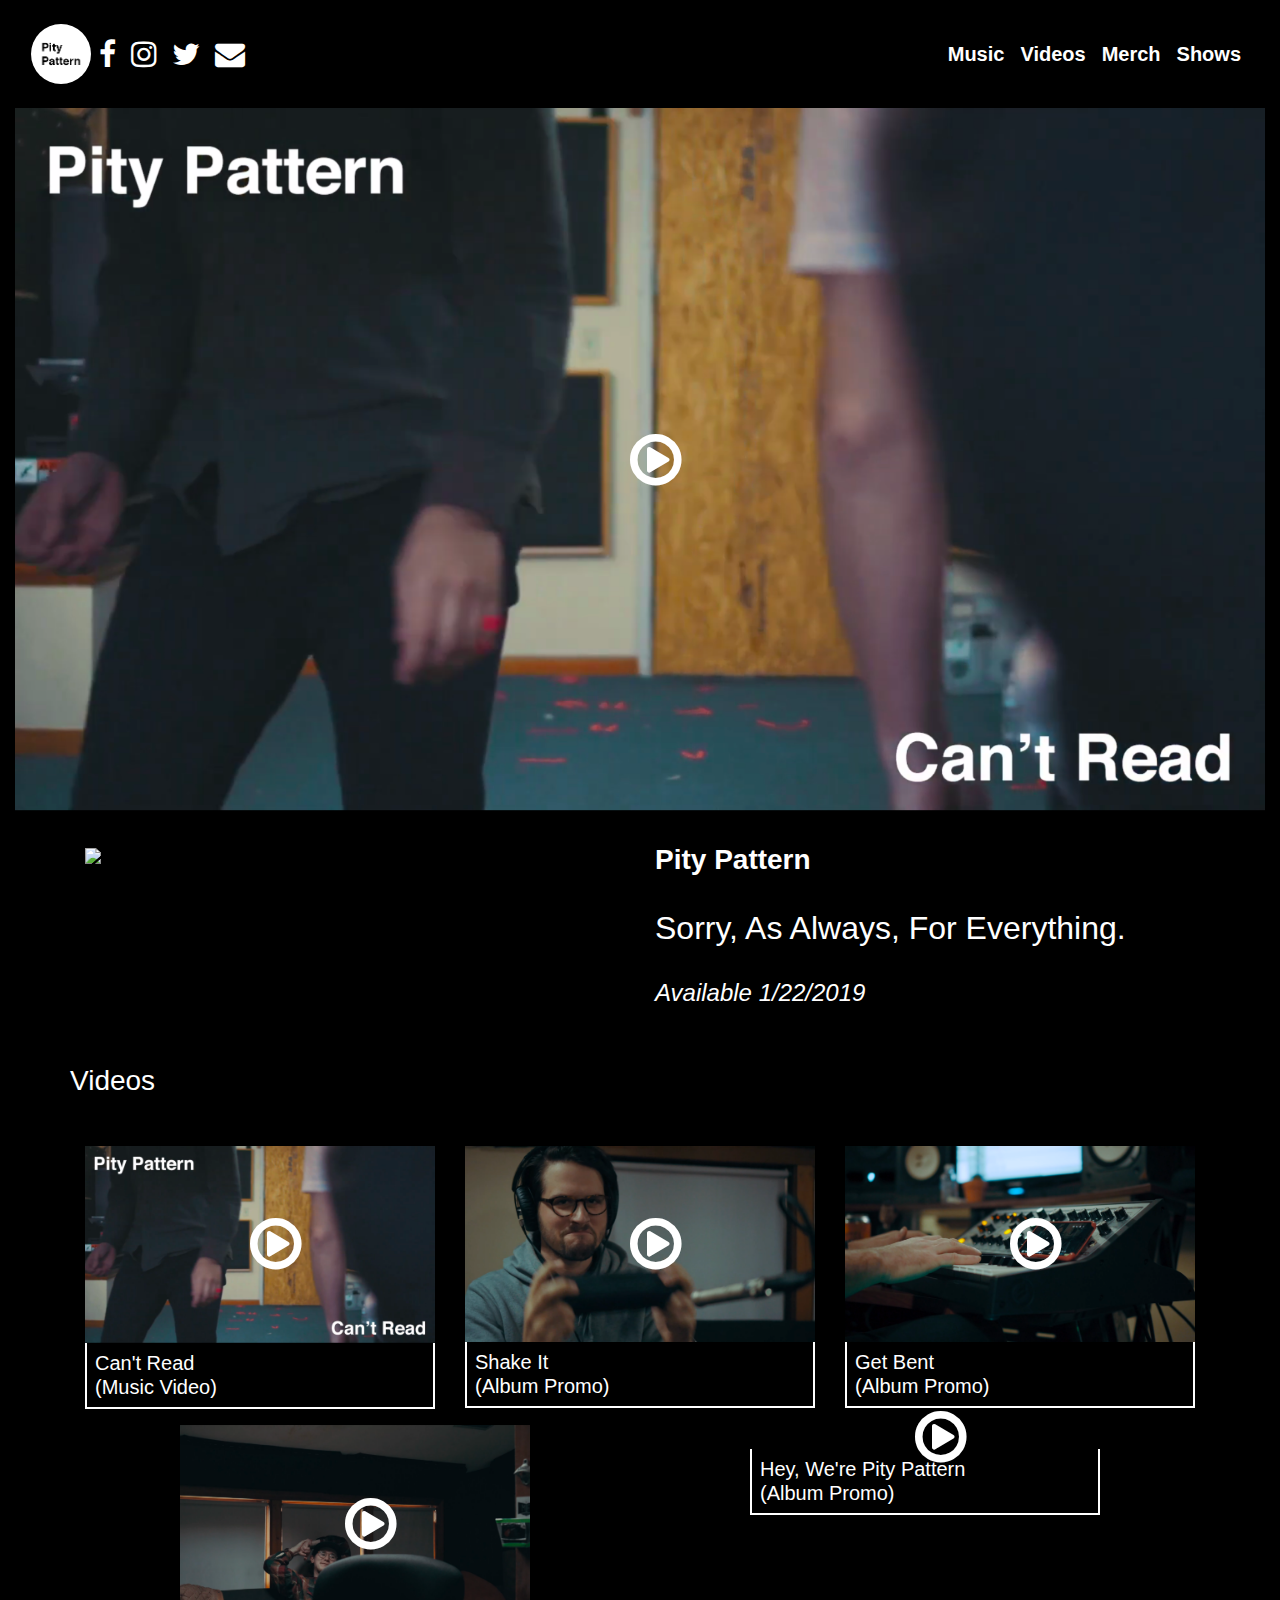
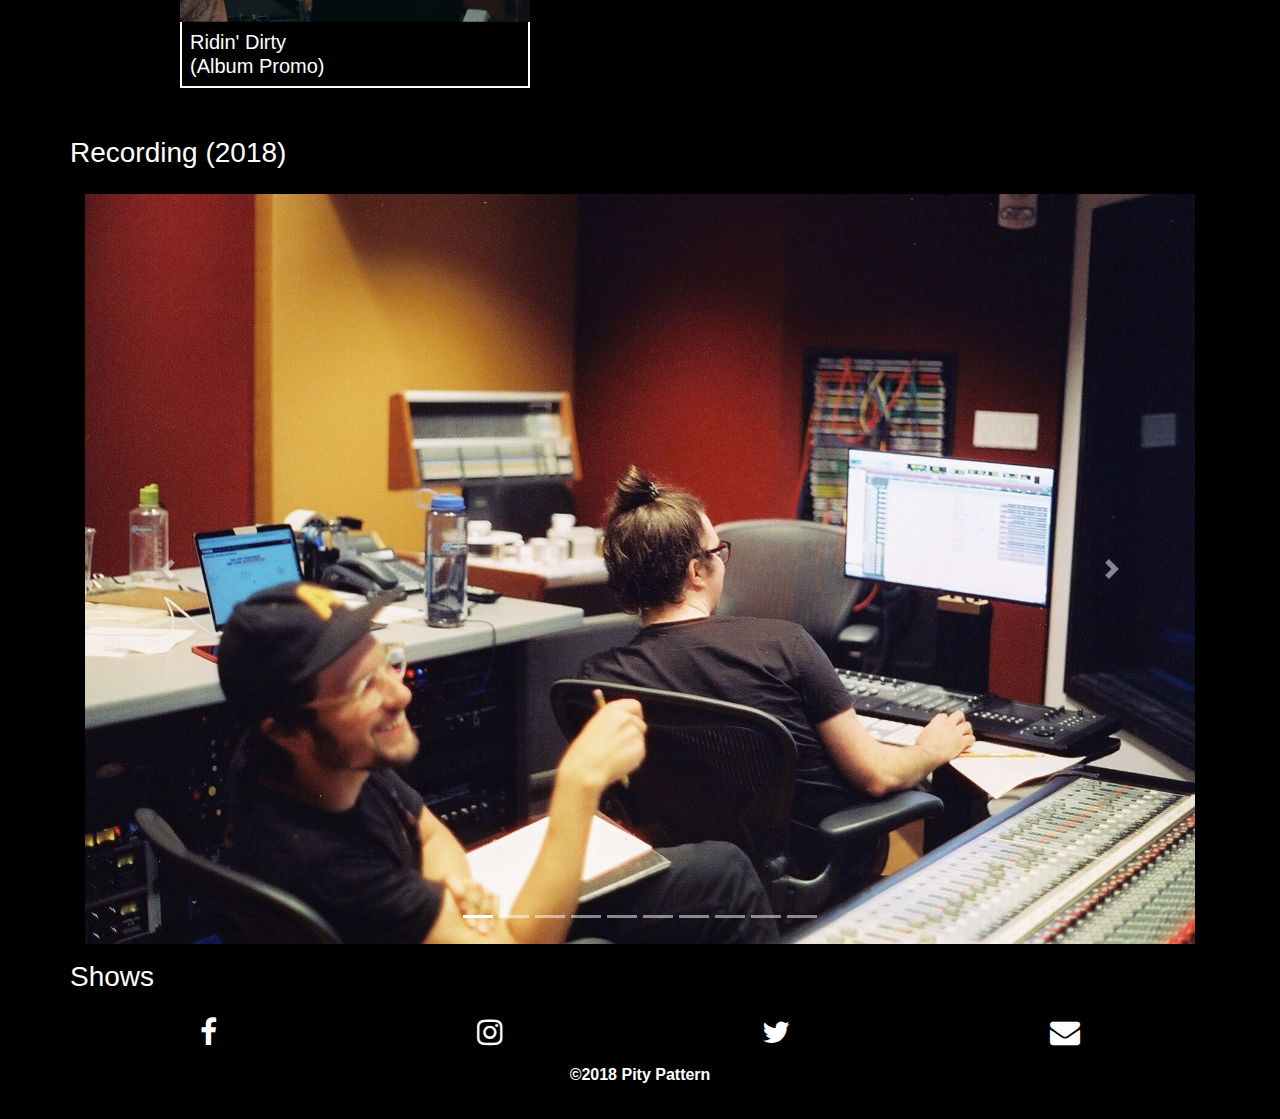
==== index.html @ 42015bb2 "Fuuuuck" ====
<!doctype html>
<html lang="en">
  <head>

    <title>Pity Pattern</title>
    <meta property="og:title" content="Pity Pattern" />
    <link rel="icon" type="image/png" href="/assets/img/vinyl.png">
    <meta name="description" content="Pity Pattern is a rock band from Boston.">
    <meta property="og:description" content="Pity Pattern is a rock band from Boston.">
    <meta property="og:image" content="/assets/img/promo.jpg">
    <meta property="og:title" content="Pity Pattern">
     
    <!-- Global site tag (gtag.js) - Google Analytics -->
    <script async src="https://www.googletagmanager.com/gtag/js?id=UA-130572817-1"></script>
    <script>
    window.dataLayer = window.dataLayer || [];
    function gtag(){dataLayer.push(arguments);}
    gtag('js', new Date());

    gtag('config', 'UA-130572817-1');
    </script>
    
    <!-- Required meta tags -->
    <meta charset="utf-8">
    <meta name="viewport" content="width=device-width, initial-scale=1, shrink-to-fit=no">

    <!-- Add icon library -->
    <link rel="stylesheet" href="https://cdnjs.cloudflare.com/ajax/libs/font-awesome/4.7.0/css/font-awesome.min.css">

    <!-- Bootstrap CSS -->
    <link rel="stylesheet" href="https://maxcdn.bootstrapcdn.com/bootstrap/4.0.0/css/bootstrap.min.css" integrity="sha384-Gn5384xqQ1aoWXA+058RXPxPg6fy4IWvTNh0E263XmFcJlSAwiGgFAW/dAiS6JXm" crossorigin="anonymous">

    <!-- Site CSS-->
    <link rel="stylesheet" type="text/css" href="/assets/css/main.css">
    
  </head>
  <body>
    
    <!--Nav-->
    <section id="nav">
        <div class="container-fluid">
            <nav class="navbar navbar-expand-lg navbar-dark mt-1">
                <a class="navbar-left" href="#"><img src="/assets/img/PP-Square-White-250.png" style="height: 60px; border-radius: 50%"></a>
                <div class="row ml-auto">
                    <a href="https://www.facebook.com/pitypattern/" class="fa fa-facebook"></a>
                    <a href="https://www.instagram.com/pitypattern/" class="fa fa-instagram"></a>
                    <a href="https://twitter.com/pitypattern" class="fa fa-twitter"></a>
                    <a href="mailto:pitypattern@gmail.com" class="fa fa-envelope"></a>
                </div>
                <button class="navbar-toggler" type="button" data-toggle="collapse" data-target="#navbarNavAltMarkup" aria-controls="navbarNavAltMarkup" aria-expanded="false" aria-label="Toggle navigation">
                    <span class="navbar-toggler-icon"></span>
                </button>
                <div class="collapse navbar-collapse" id="navbarNavAltMarkup">
                    <div class="navbar-nav ml-auto">
                        <a class="nav-item nav-link" href="https://pitypattern.bandcamp.com/releases">Music</a>
                        <a class="nav-item nav-link" href="#videos">Videos</a>
                        <a class="nav-item nav-link" href="https://pitypattern.bandcamp.com/merch">Merch</a>
                        <a class="nav-item nav-link" href="#shows">Shows</a>
                    </div>
                </div>
            </nav>
        </div>
    </section>
    
    <!--Intro Video-->
    <section id="intro">
        <div class="container-fluid">
            <div class="hero-video-cover" id="bVgHk8hxWrc">
                <div class="cover-img">
                    <i class="fa fa-play-circle-o fa-4x text-center"></i>
                    <img class="img-fluid hero-cover" alt="" src="/assets/img/cantread-cover.png" />
                </div>
            </div>
        </div>
    </section>
    
    <!--Album Art-->
    <section id="hero">
        <div class="container">
            <div class="row" id="hero-row">
                <div class="col-lg-6 col-sm-8 mx-auto mt-3">
                    <a href="https://pitypattern.bandcamp.com/music/sorry-as-always-for-everything">
                        <img src="assets/img/PP-SAAFE-Window.png" class="img-fluid" />
                    </a>
                </div>
                <div class="col-lg-6 col-sm-12 mt-3">
                    <div class="row" id="album-info">
                        <div class="col">
                            <h3 style="font-weight: 800;">Pity Pattern</h3><br>
                            <h2>Sorry, As Always, For Everything.</h2><br>
                            <h4><em>Available 1/22/2019</em></h4>
                        </div> 
                    </div>
                    <!----<div class="row mx-auto mt-4 rounded">
                        <div class="my-auto mx-auto col-lg-4 col-sm-10">
                            <a href="https://open.spotify.com/artist/2EFO3laid2zP7GsGI5y7Am?si=VYhDXxnkQ0GyaiC5Xhy53Q">
                                <img src="assets/img/logos/Spotify_Logo_CMYK_White.png" class="img-fluid service-logo spotify" />
                            </a>
                        </div> 
                        <div class="my-auto mx-auto col-lg-4 col-sm-10">
                            <a href="https://itunes.apple.com/us/artist/pity-pattern/id1447899654">
                                <img src="assets/img/logos/Apple_Music_Logo.png" class="img-fluid service-logo apple-music" />
                            </a>
                        </div> 
                        <div class="my-auto mx-auto col-lg-4 col-sm-10">
                            <a href="https://pitypattern.bandcamp.com/releases">
                                <img src="assets/img/logos/bandcamp-logo.png" class="img-fluid service-logo bandcamp" />
                            </a>
                        </div>
                    </div>-->
                </div>
            </div>    
        </div>
    </section>

    <!--Videos Section-->
    <section id="videos">
        <div class="container">
            <div class="row my-3 section-header">
                <h3>Videos</h3>
            </div>
        </div>
        <div class="container">
            <div class="row featured-video mb-4">
            </div>
            <div class="row">
                <div class="col-lg-4 col-sm-12 mb-2 mx-auto">
                    <div class="video-cover" id="bVgHk8hxWrc">
                        <div class="cover-img">
                            <i class="fa fa-play-circle-o fa-4x text-center"></i>
                            <img class="img-fluid hero-cover" alt="" src="/assets/img/cantread-cover.png" />
                        </div>
                        <h5 class="p-2">Can't Read<br>(Music Video)</h5>
                    </div>
                </div>
                <div class="col-lg-4 col-sm-12 mb-2 mx-auto">
                    <div class="video-cover" id="vjDn5GowDS8">
                        <div class="cover-img">
                            <i class="fa fa-play-circle-o fa-4x text-center"></i>
                            <img class="img-fluid hero-cover" alt="" src="/assets/img/shakeit-cover.png" />
                        </div>
                        <h5 class="p-2">Shake It<br>(Album Promo)</h5>
                    </div>
                </div>
                <div class="col-lg-4 col-sm-12 mb-2 mx-auto">
                    <div class="video-cover" id="4mi74_gh-1I">
                        <div class="cover-img">
                            <i class="fa fa-play-circle-o fa-4x text-center"></i>
                            <img class="img-fluid hero-cover" alt="" src="/assets/img/getbent-cover.png" />
                        </div>
                        <h5 class="p-2">Get Bent<br>(Album Promo)</h5>
                    </div>
                </div>
                <div class="col-lg-4 col-sm-12 mb-4 mx-auto">
                    <div class="video-cover" id="scQ_hKwOho8">
                        <div class="cover-img">
                            <i class="fa fa-play-circle-o fa-4x text-center"></i>
                            <img class="img-fluid hero-cover" alt="" src="/assets/img/ridindirty-cover.png" />
                        </div>
                        <h5 class="p-2">Ridin' Dirty<br>(Album Promo)</h5>
                    </div>
                </div>
                <div class="col-lg-4 col-sm-12 mb-4 mx-auto">
                    <div class="video-cover" id="xQsAtT4agAg">
                        <div class="cover-img">
                            <i class="fa fa-play-circle-o fa-4x text-center"></i>
                            <img class="img-fluid hero-cover" alt="" src="/assets/img/intro-video-cover.png" />
                        </div>
                        <h5 class="p-2">Hey, We're Pity Pattern<br>(Album Promo)</h5>
                    </div>
                </div>
            </div>
        </div>
    </section>
    
    <!--Picture Carousel-->
    <section id="recording-pics">
        <div class="container">
            <div class="row my-3 section-header">
                <h3>Recording (2018)</h3>
            </div>
        </div>
        <div class="container">
            <div id="carouselExampleIndicators" class="carousel slide" data-ride="carousel">
                    <ol class="carousel-indicators">
                        <li data-target="#carouselExampleIndicators" data-slide-to="0" class="active"></li>
                        <li data-target="#carouselExampleIndicators" data-slide-to="1"></li>
                        <li data-target="#carouselExampleIndicators" data-slide-to="2"></li>
                        <li data-target="#carouselExampleIndicators" data-slide-to="3"></li>
                        <li data-target="#carouselExampleIndicators" data-slide-to="4"></li>
                        <li data-target="#carouselExampleIndicators" data-slide-to="5"></li>
                        <li data-target="#carouselExampleIndicators" data-slide-to="6"></li>
                        <li data-target="#carouselExampleIndicators" data-slide-to="7"></li>
                        <li data-target="#carouselExampleIndicators" data-slide-to="8"></li>
                        <li data-target="#carouselExampleIndicators" data-slide-to="9"></li>
                    </ol>
                    <div class="carousel-inner">
                        <div class="carousel-item active">
                        <img class="d-block w-100" src="assets/img/recording-pics/listening_back.jpg" alt="Listening back">
                        </div>
                        <div class="carousel-item">
                        <img class="d-block w-100" src="assets/img/recording-pics/devin_tracking_bass.jpg" alt="Devin tracking bass">
                        </div>
                        <div class="carousel-item">
                        <img class="d-block w-100" src="assets/img/recording-pics/adam_tracking_drums.jpg" alt="Adam tracking drums">
                        </div>
                        <div class="carousel-item">
                        <img class="d-block w-100" src="assets/img/recording-pics/chris_at_desk.jpg" alt="Chris at desk">
                        </div>
                        <div class="carousel-item">
                        <img class="d-block w-100" src="assets/img/recording-pics/dev.JPG" alt="Devin smiling">
                        </div>
                        <div class="carousel-item">
                        <img class="d-block w-100" src="assets/img/recording-pics/getting_drum_sounds.JPG" alt="Getting drum sounds">
                        </div>
                        <div class="carousel-item">
                        <img class="d-block w-100" src="assets/img/recording-pics/devin_tracking_bass_2.JPG" alt="Devin tracking bass again">
                        </div>
                        <div class="carousel-item">
                        <img class="d-block w-100" src="assets/img/recording-pics/adam_setting_up.JPG" alt="Adam getting sounds">
                        </div>
                        <div class="carousel-item">
                        <img class="d-block w-100" src="assets/img/recording-pics/drums_miced_up.JPG" alt="Drums miced up">
                        </div>
                        <div class="carousel-item">
                        <img class="d-block w-100" src="assets/img/recording-pics/adam.JPG" alt="Adam">
                        </div>
                    </div>
                    <a class="carousel-control-prev" href="#carouselExampleIndicators" role="button" data-slide="prev">
                        <span class="carousel-control-prev-icon" aria-hidden="true"></span>
                        <span class="sr-only">Previous</span>
                    </a>
                    <a class="carousel-control-next" href="#carouselExampleIndicators" role="button" data-slide="next">
                        <span class="carousel-control-next-icon" aria-hidden="true"></span>
                        <span class="sr-only">Next</span>
                    </a>
            </div>
        </div>
    </section>
    
    <!--Bandsintown Widget-->
    <section id="shows">
        <div class="container">
            <div class="row my-3 section-header">
                <h3>Shows</h3>
            </div>
        </div>
        <div class="container">
            <script charset="utf-8" src="https://widget.bandsintown.com/main.min.js"></script><a class="bit-widget-initializer" data-artist-name="Pity Pattern" data-display-local-dates="false" data-display-past-dates="false" data-auto-style="false" data-text-color="#ffffff" data-link-color="#ffffff" data-background-color="rgba(0,0,0,0)" data-display-limit="15" data-link-text-color="#FFFFFF" data-display-lineup="false" data-separator-color="rgba(255, 255, 255, 0.5)" data-font="Helvetica" data-display-track-button="false"></a>
        </div>
    </section>

    <!--Footer-->
    <section id="footer">
        <div class="container mb-3">
            <div class="row mb-3">
                <a href="https://www.facebook.com/pitypattern/" class="mx-auto fa fa-facebook"></a>
                <a href="https://www.instagram.com/pitypattern/" class="mx-auto fa fa-instagram"></a>
                <a href="https://twitter.com/pitypattern" class="mx-auto fa fa-twitter"></a>
                <a href="mailto:pitypattern@gmail.com" class="mx-auto fa fa-envelope"></a>
            </div>
            <div class="row">
                <p class="mx-auto"><strong>&copy;2018 Pity Pattern</strong></p>
            </div>
        </div>
    </section>

    <!-- Optional JavaScript -->
    <!-- jQuery first, then Popper.js, then Bootstrap JS -->
    <script src="https://code.jquery.com/jquery-3.2.1.slim.min.js" integrity="sha384-KJ3o2DKtIkvYIK3UENzmM7KCkRr/rE9/Qpg6aAZGJwFDMVNA/GpGFF93hXpG5KkN" crossorigin="anonymous"></script>
    <script src="https://cdnjs.cloudflare.com/ajax/libs/popper.js/1.12.9/umd/popper.min.js" integrity="sha384-ApNbgh9B+Y1QKtv3Rn7W3mgPxhU9K/ScQsAP7hUibX39j7fakFPskvXusvfa0b4Q" crossorigin="anonymous"></script>
    <script src="https://maxcdn.bootstrapcdn.com/bootstrap/4.0.0/js/bootstrap.min.js" integrity="sha384-JZR6Spejh4U02d8jOt6vLEHfe/JQGiRRSQQxSfFWpi1MquVdAyjUar5+76PVCmYl" crossorigin="anonymous"></script>
    
    <!--Populates featured video window-->
    <script>
        $('.video-cover').click(function(){
            var id =  $(this).attr('id')
            $('.featured-video').show();    
            $('.featured-video').html('<div class="embed-responsive embed-responsive-16by9"><iframe class="embed-responsive-item" src="https://www.youtube.com/embed/' + id + '?rel=0&autoplay=1"></iframe></div>');
        }); 
    </script>
    <script>
        $('.hero-video-cover').click(function(){
            var id =  $(this).attr('id')    
            $('.hero-video-cover').html('<div class="embed-responsive embed-responsive-16by9"><iframe class="embed-responsive-item" src="https://www.youtube.com/embed/' + id + '?rel=0&autoplay=1"></iframe></div>');
        }); 
    </script>
  </body>
</html>
---- assets/css/main.css ----
body {
    background-color: black;
    color: white;
    font-family: "Helvetica Neue", Helvetica, Arial, sans-serif; 
}

section {
    margin: 1em 0;
}

/*Nav Section*/
a.navbar-brand h1 {
    font-weight: bold;
}
a.nav-item.nav-link {
    font-size: 1.25em;
    color: white!important;
    font-weight: bold;
}
a.nav-item.nav-link:hover {
    color: grey!important;
}
.fa {
    color: white;
    font-size: 30px;
    margin: 0 .25em;
}
.fa:hover {
    text-decoration: none;
    opacity: .5;
    color: white;
}

/*Full width video*/
.cover-img {
position: relative;
}

.cover-img i {
top: 50%;
left: 50%;
position: absolute;
transform: translate(-50%, -50%);
font-size: 60px;
} 

/*Hero Section*/

#hero-row {
    background: rgba(0, 0, 0, 0.5);
    padding-bottom: 2em;
}
.service-logo {
    border: 3px solid white;
    border-radius: 10px;
    padding: 1em;
    margin-bottom: 2em;
}
.service-logo:hover {
    opacity: 0.5;
}
.spotify {

}
.bandcamp {

}
.apple-music {
    
}
/*Video*/
.video-cover h5 {
    border: solid white 2px;
    border-top: none;
}

/*Tour widget*/
.bit-widget .bit-offers {
    background-color: white!important;
    border: 1px solid white!important;
    color: black!important;
} 

/*Media Queries*/
@media screen and (max-width: 576px) {
    .navbar {
        padding: .5rem 0;
    }
    .section-header {
        padding-left: 1rem;
    }
}
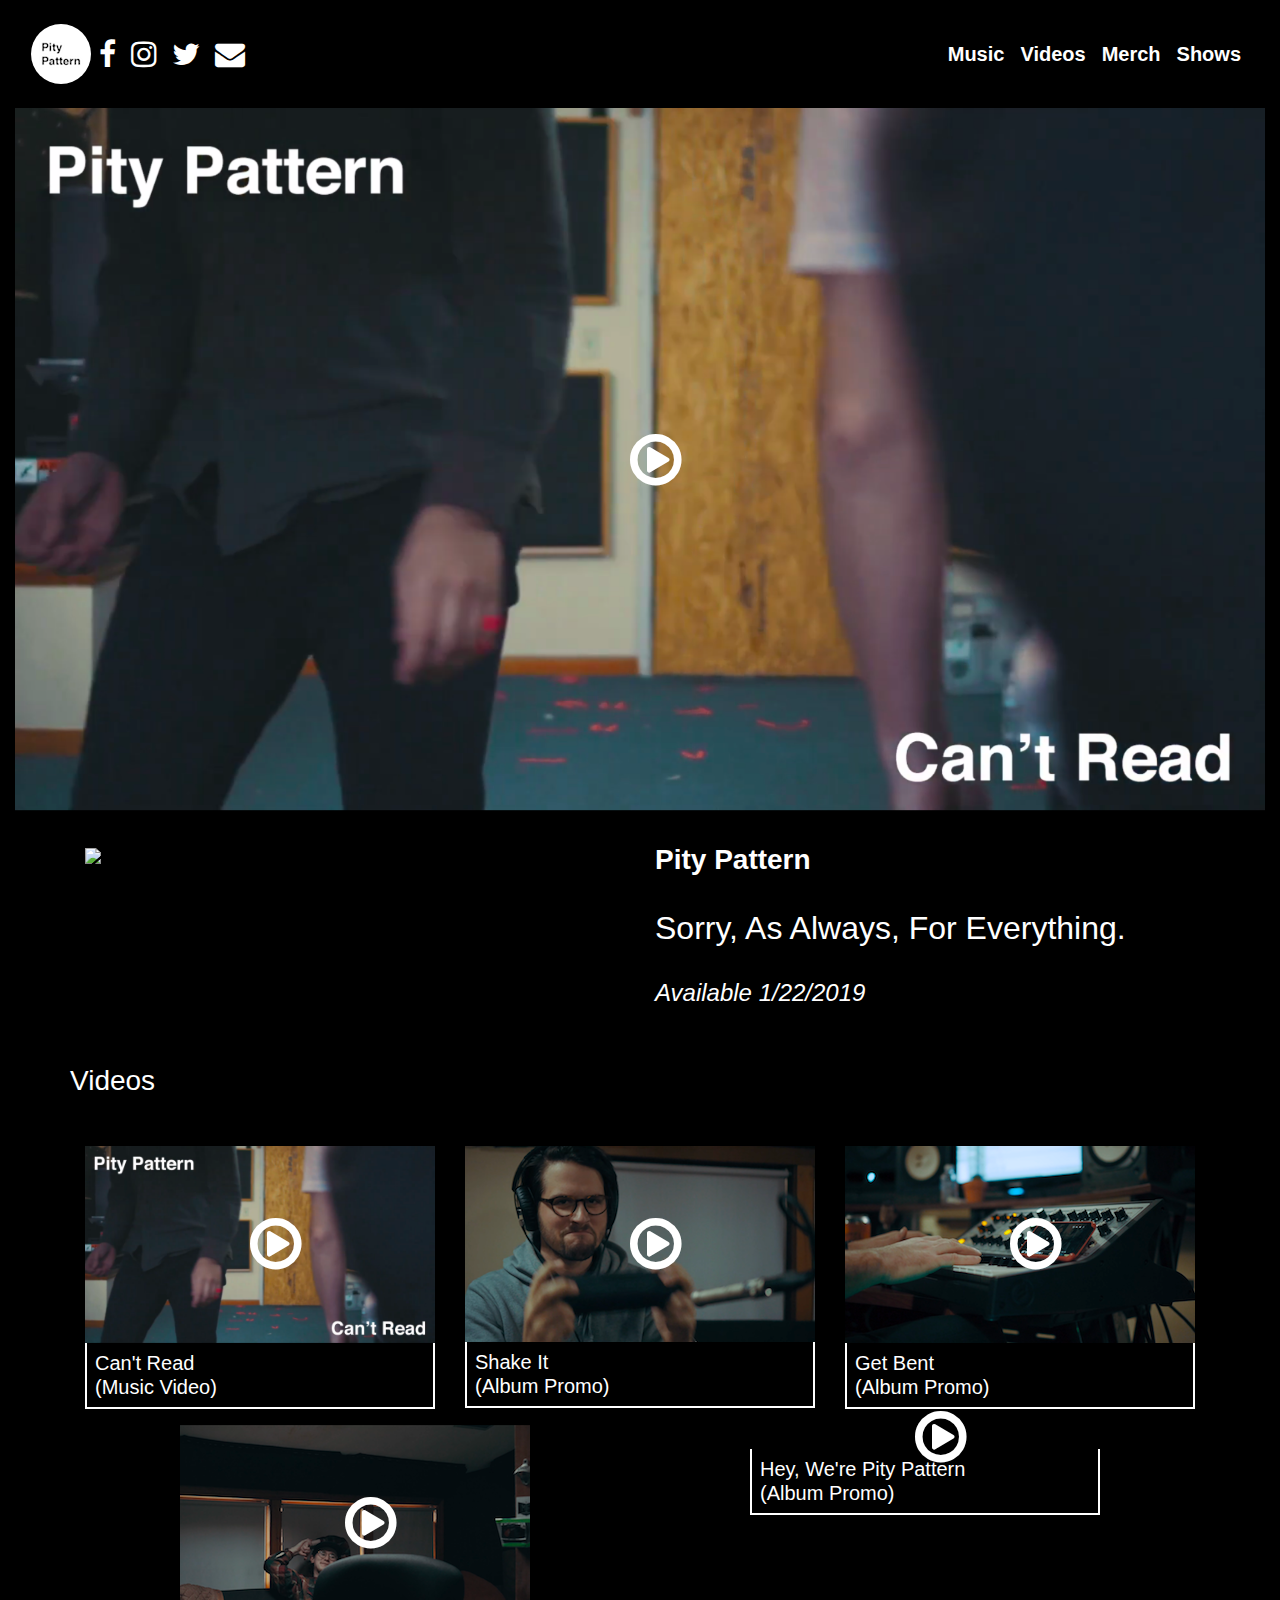
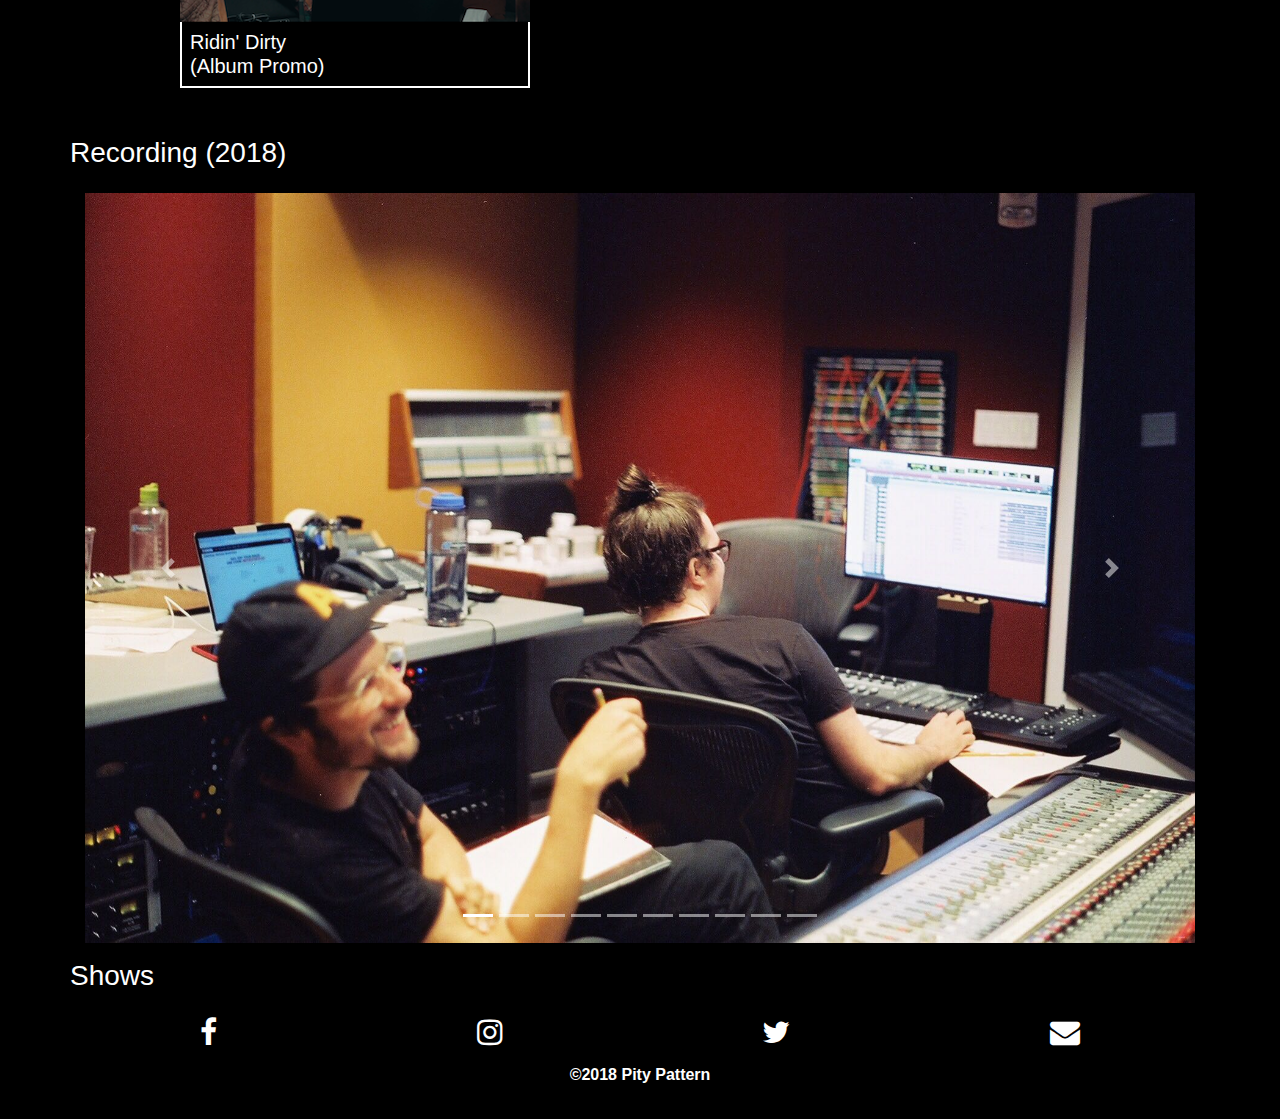
==== commit 104f4849: "Optimizes Images" ====
--- a/index.html
+++ b/index.html
@@ -3,12 +3,14 @@
   <head>
 
     <title>Pity Pattern</title>
+    <link rel="icon" type="image/png" href="/assets/img/vinyl.png">
+    <meta name="description" content="Pity Pattern is a rock band from Boston." />
     <meta property="og:title" content="Pity Pattern" />
-    <link rel="icon" type="image/png" href="/assets/img/vinyl.png">
-    <meta name="description" content="Pity Pattern is a rock band from Boston.">
-    <meta property="og:description" content="Pity Pattern is a rock band from Boston.">
-    <meta property="og:image" content="/assets/img/promo.jpg">
-    <meta property="og:title" content="Pity Pattern">
+    <meta property="og:description" content="Pity Pattern is a rock band from Boston." />
+    <meta property="og:image" content="http://pitypattern.com/assets/img/pp_og.jpg" />
+    <meta property="og:type" content="website" />
+    <meta property="og:url" content="http://pitypattern.com" />
+    <meta property="fb:app_id" content="544299992736654" />
      
     <!-- Global site tag (gtag.js) - Google Analytics -->
     <script async src="https://www.googletagmanager.com/gtag/js?id=UA-130572817-1"></script>
@@ -68,7 +70,7 @@
             <div class="hero-video-cover" id="bVgHk8hxWrc">
                 <div class="cover-img">
                     <i class="fa fa-play-circle-o fa-4x text-center"></i>
-                    <img class="img-fluid hero-cover" alt="" src="/assets/img/cantread-cover.png" />
+                    <img class="img-fluid hero-cover" alt="" src="/assets/img/cantread-cover-hero.png" />
                 </div>
             </div>
         </div>
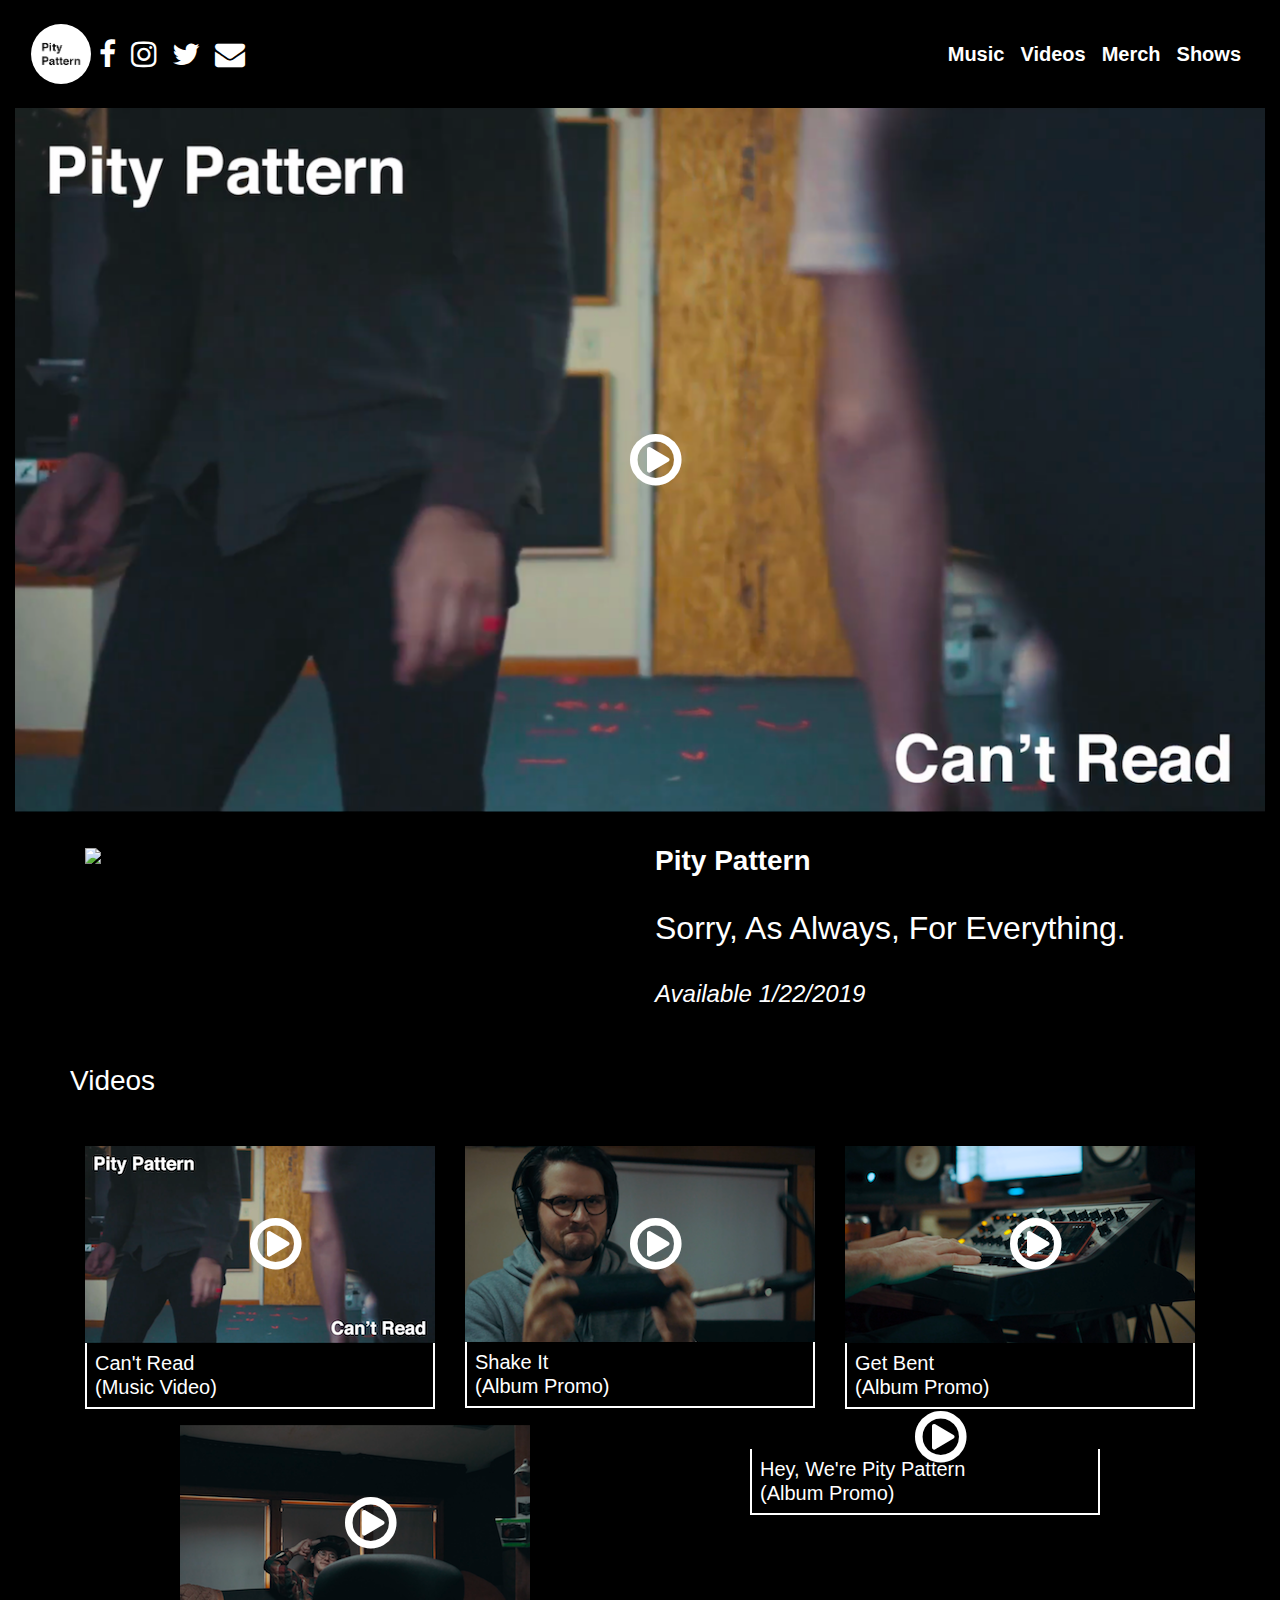
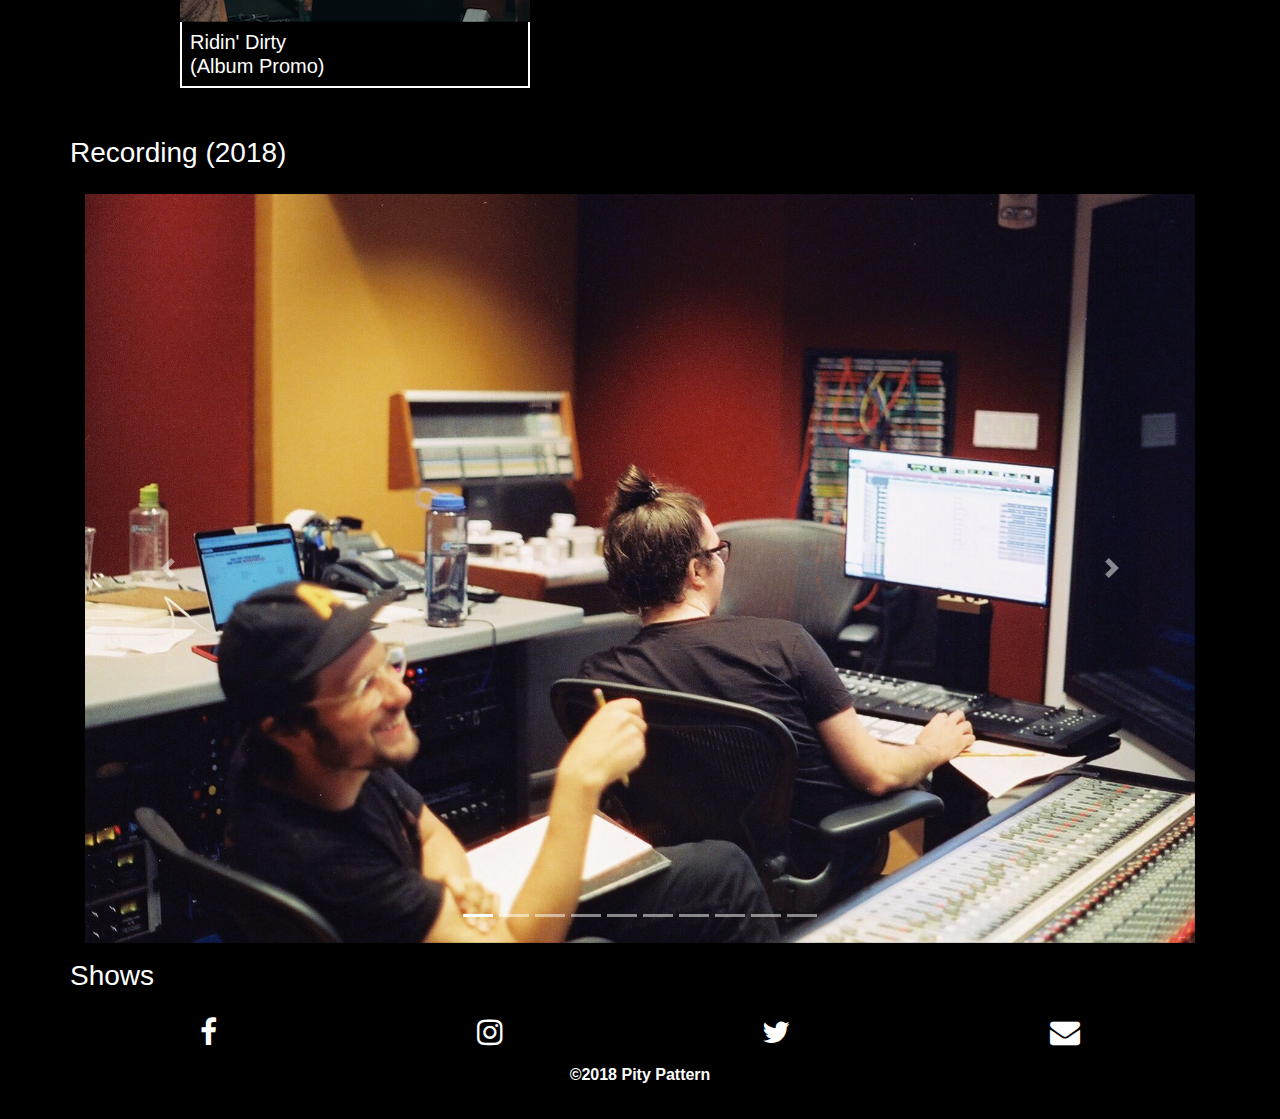
==== commit e382ed28: "Updates to new YT link" ====
--- a/index.html
+++ b/index.html
@@ -67,7 +67,7 @@
     <!--Intro Video-->
     <section id="intro">
         <div class="container-fluid">
-            <div class="hero-video-cover" id="bVgHk8hxWrc">
+            <div class="hero-video-cover" id="Dc5ZRt7n4Rs">
                 <div class="cover-img">
                     <i class="fa fa-play-circle-o fa-4x text-center"></i>
                     <img class="img-fluid hero-cover" alt="" src="/assets/img/cantread-cover-hero.png" />
@@ -127,7 +127,7 @@
             </div>
             <div class="row">
                 <div class="col-lg-4 col-sm-12 mb-2 mx-auto">
-                    <div class="video-cover" id="bVgHk8hxWrc">
+                    <div class="video-cover" id="Dc5ZRt7n4Rs">
                         <div class="cover-img">
                             <i class="fa fa-play-circle-o fa-4x text-center"></i>
                             <img class="img-fluid hero-cover" alt="" src="/assets/img/cantread-cover.png" />
--- a/assets/css/main.css
+++ b/assets/css/main.css
@@ -29,6 +29,9 @@
     text-decoration: none;
     opacity: .5;
     color: white;
+}
+.navbar-toggler {
+    margin-left: 3vh;
 }
 
 /*Full width video*/
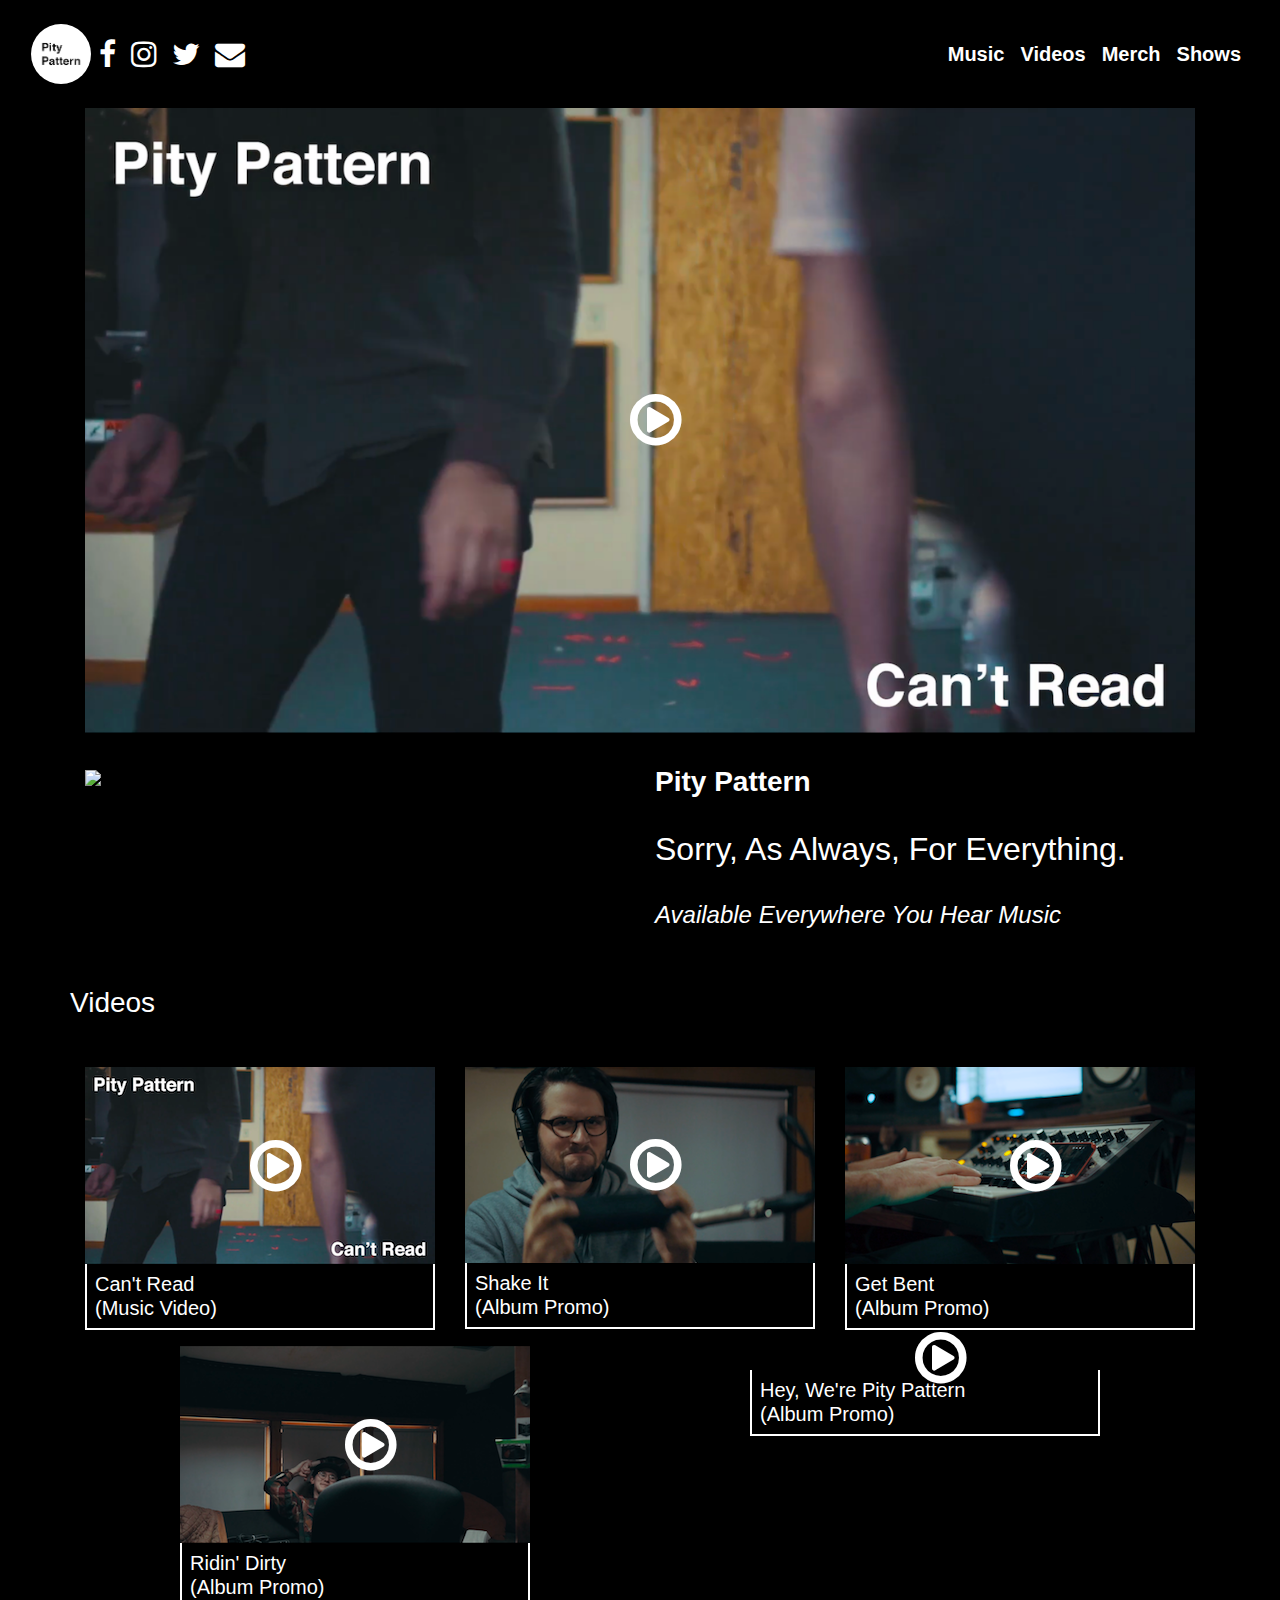
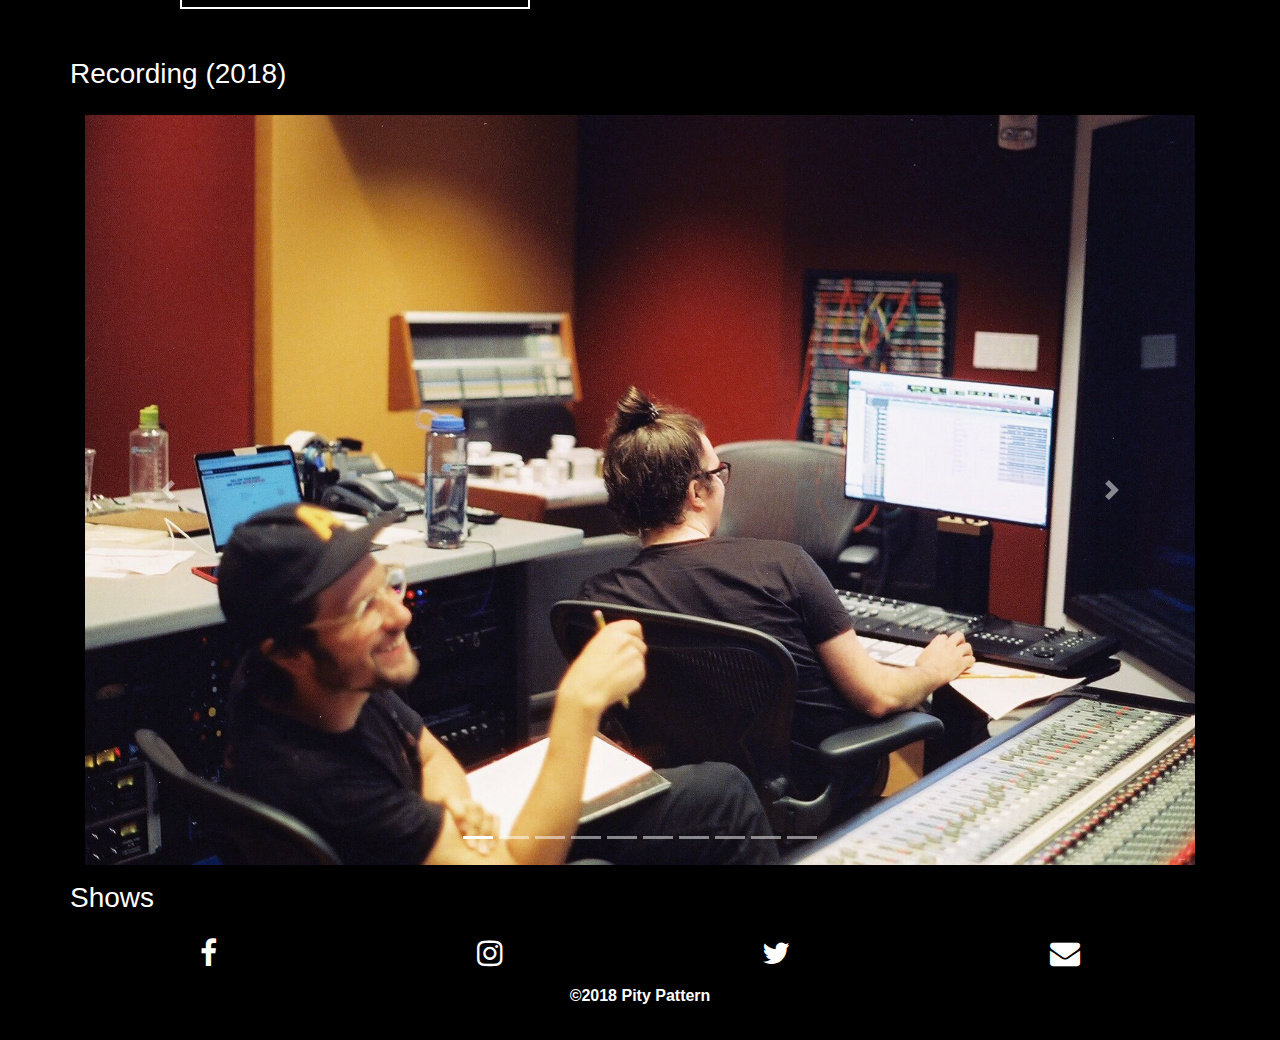
==== commit f8df1de4: "Updates" ====
--- a/index.html
+++ b/index.html
@@ -66,7 +66,7 @@
     
     <!--Intro Video-->
     <section id="intro">
-        <div class="container-fluid">
+        <div class="container">
             <div class="hero-video-cover" id="Dc5ZRt7n4Rs">
                 <div class="cover-img">
                     <i class="fa fa-play-circle-o fa-4x text-center"></i>
@@ -90,7 +90,7 @@
                         <div class="col">
                             <h3 style="font-weight: 800;">Pity Pattern</h3><br>
                             <h2>Sorry, As Always, For Everything.</h2><br>
-                            <h4><em>Available 1/22/2019</em></h4>
+                            <h4><em>Available Everywhere You Hear Music</em></h4>
                         </div> 
                     </div>
                     <!----<div class="row mx-auto mt-4 rounded">
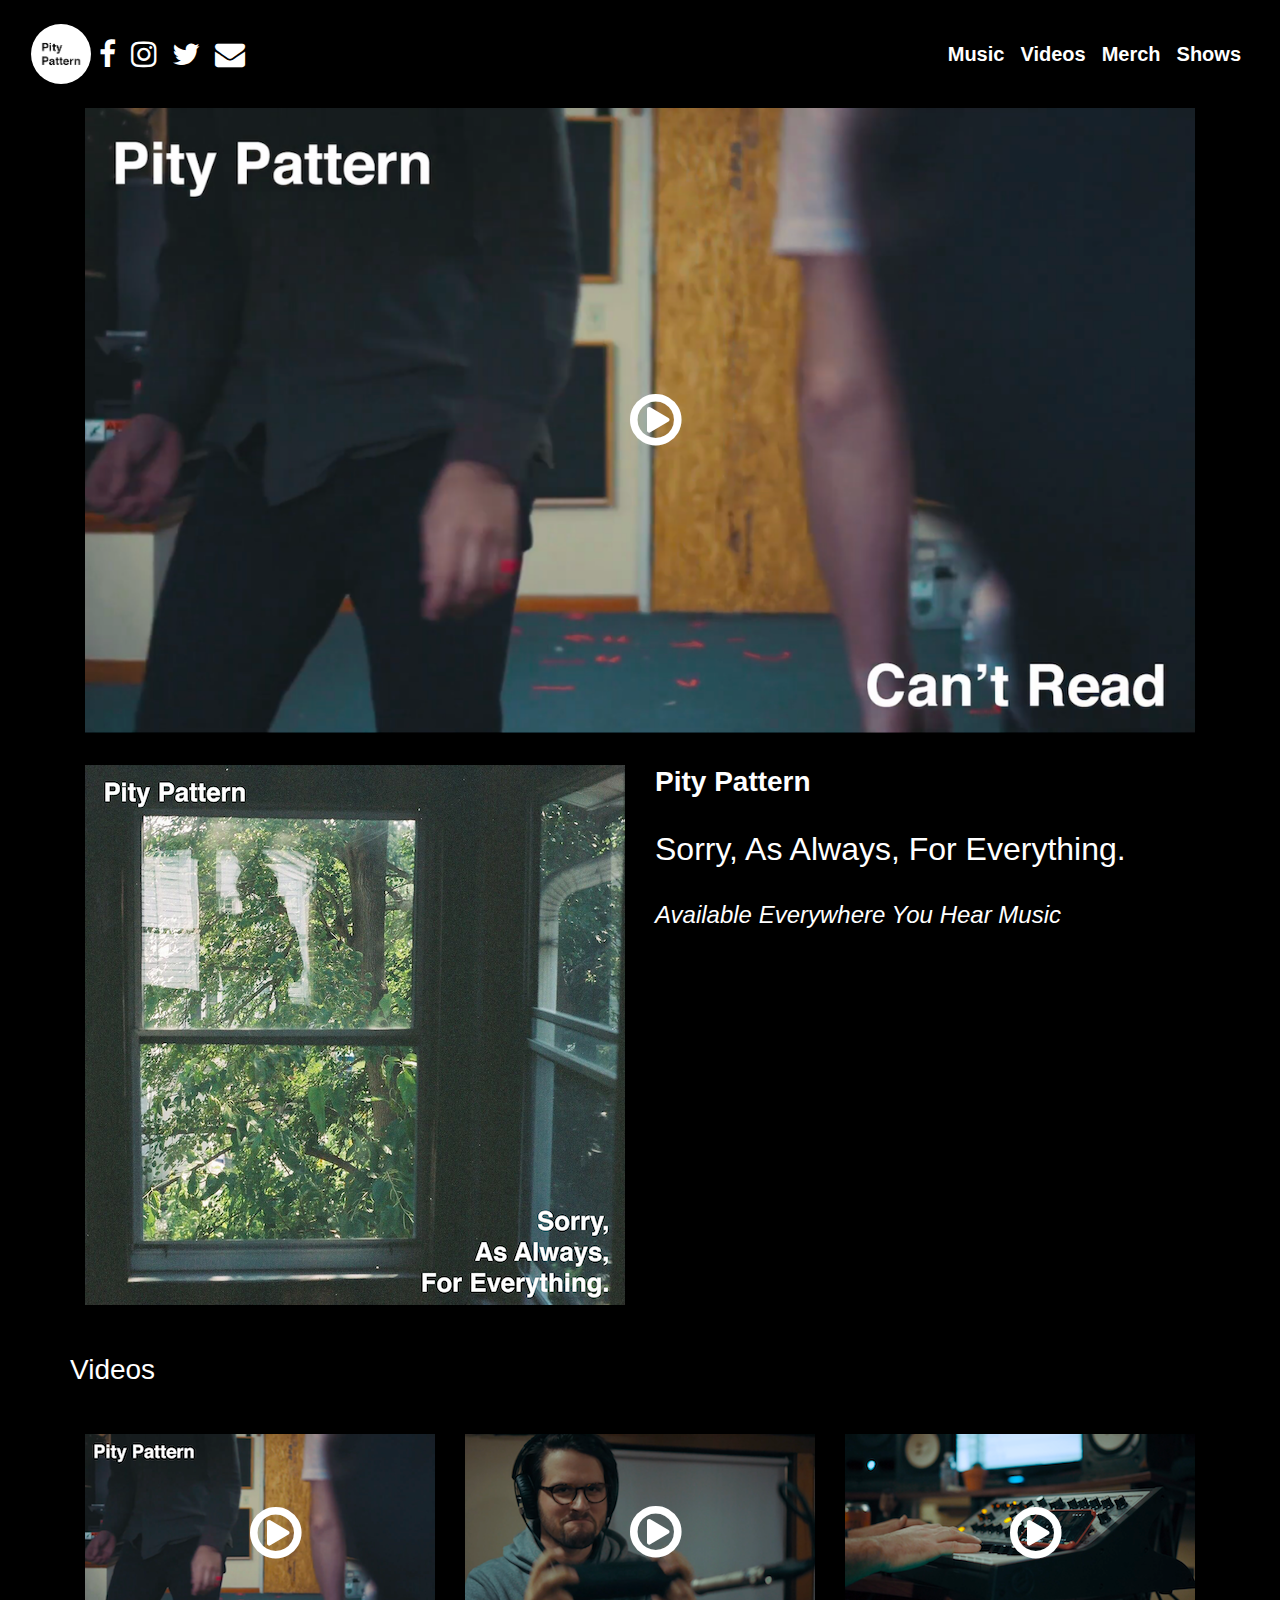
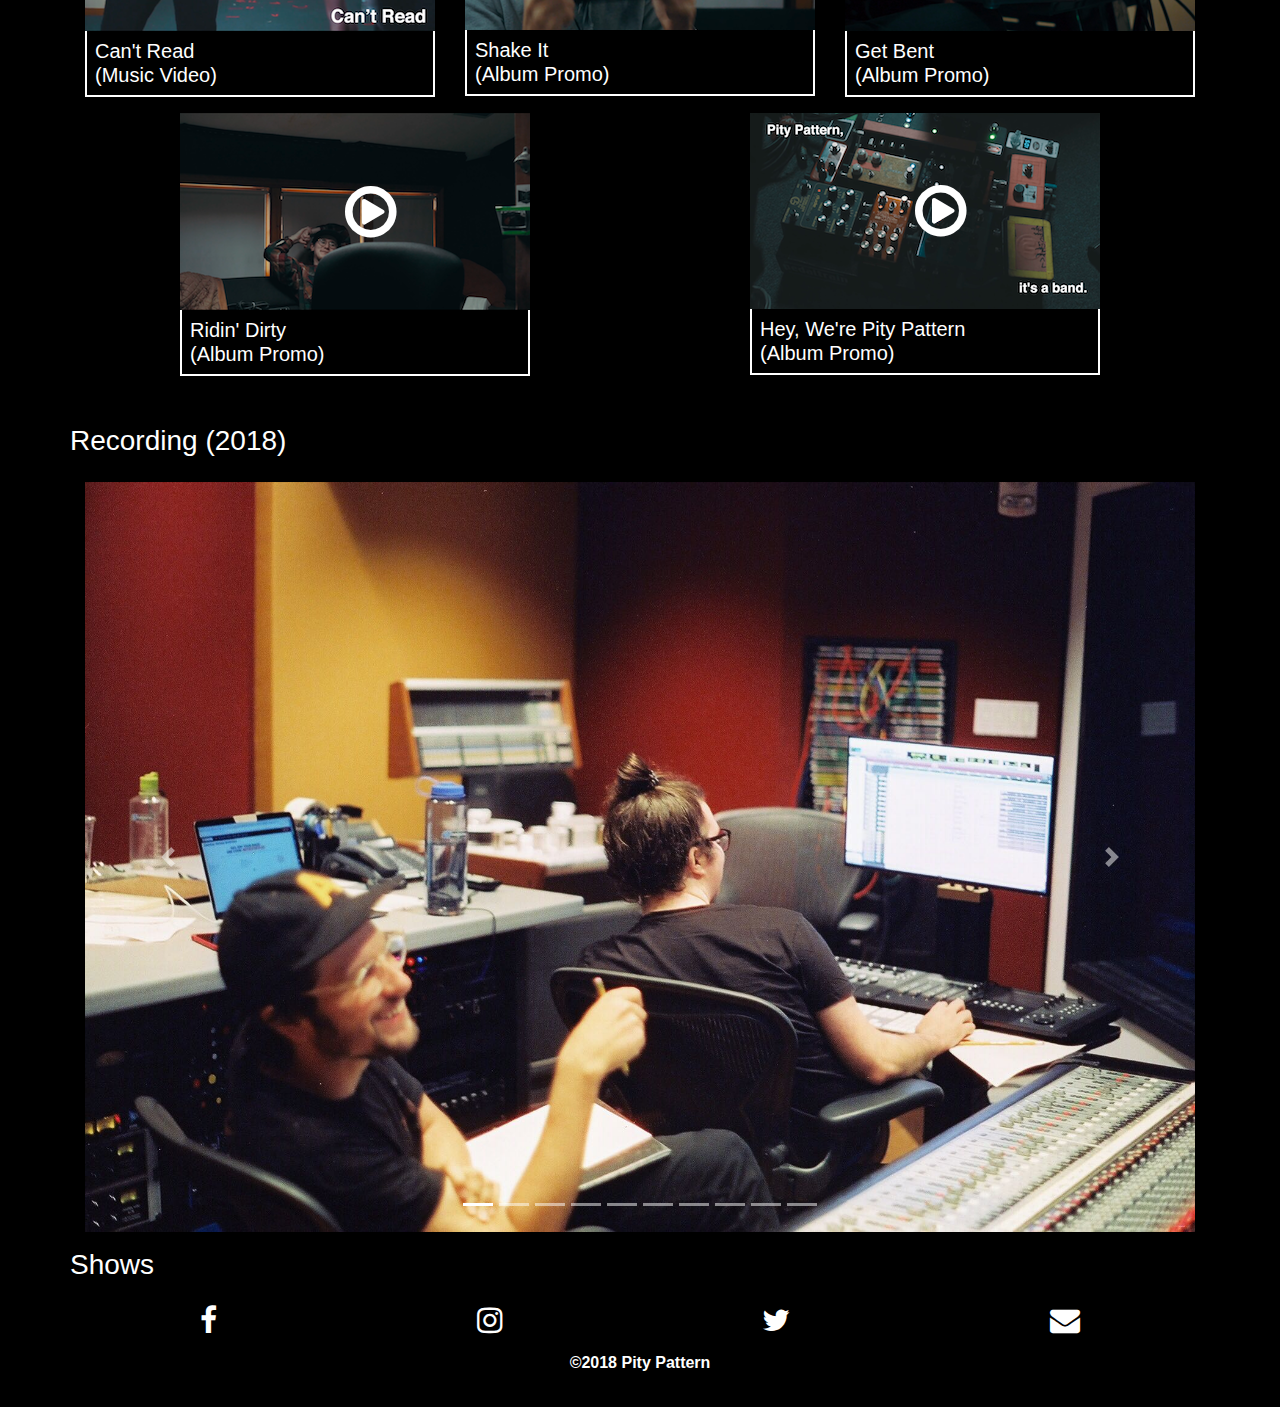
==== commit ec4bf335: "Adds FB pixel" ====
--- a/index.html
+++ b/index.html
@@ -21,6 +21,26 @@
 
     gtag('config', 'UA-130572817-1');
     </script>
+
+    <!-- Facebook Pixel Code -->
+    <script>
+        !function (f, b, e, v, n, t, s) {
+            if (f.fbq) return; n = f.fbq = function () {
+                n.callMethod ?
+                n.callMethod.apply(n, arguments) : n.queue.push(arguments)
+            };
+            if (!f._fbq) f._fbq = n; n.push = n; n.loaded = !0; n.version = '2.0';
+            n.queue = []; t = b.createElement(e); t.async = !0;
+            t.src = v; s = b.getElementsByTagName(e)[0];
+            s.parentNode.insertBefore(t, s)
+        }(window, document, 'script',
+            'https://connect.facebook.net/en_US/fbevents.js');
+        fbq('init', '3111176012242965');
+        fbq('track', 'PageView');
+    </script>
+    <noscript><img height="1" width="1" style="display:none"
+            src="https://www.facebook.com/tr?id=3111176012242965&ev=PageView&noscript=1" /></noscript>
+    <!-- End Facebook Pixel Code -->
     
     <!-- Required meta tags -->
     <meta charset="utf-8">
